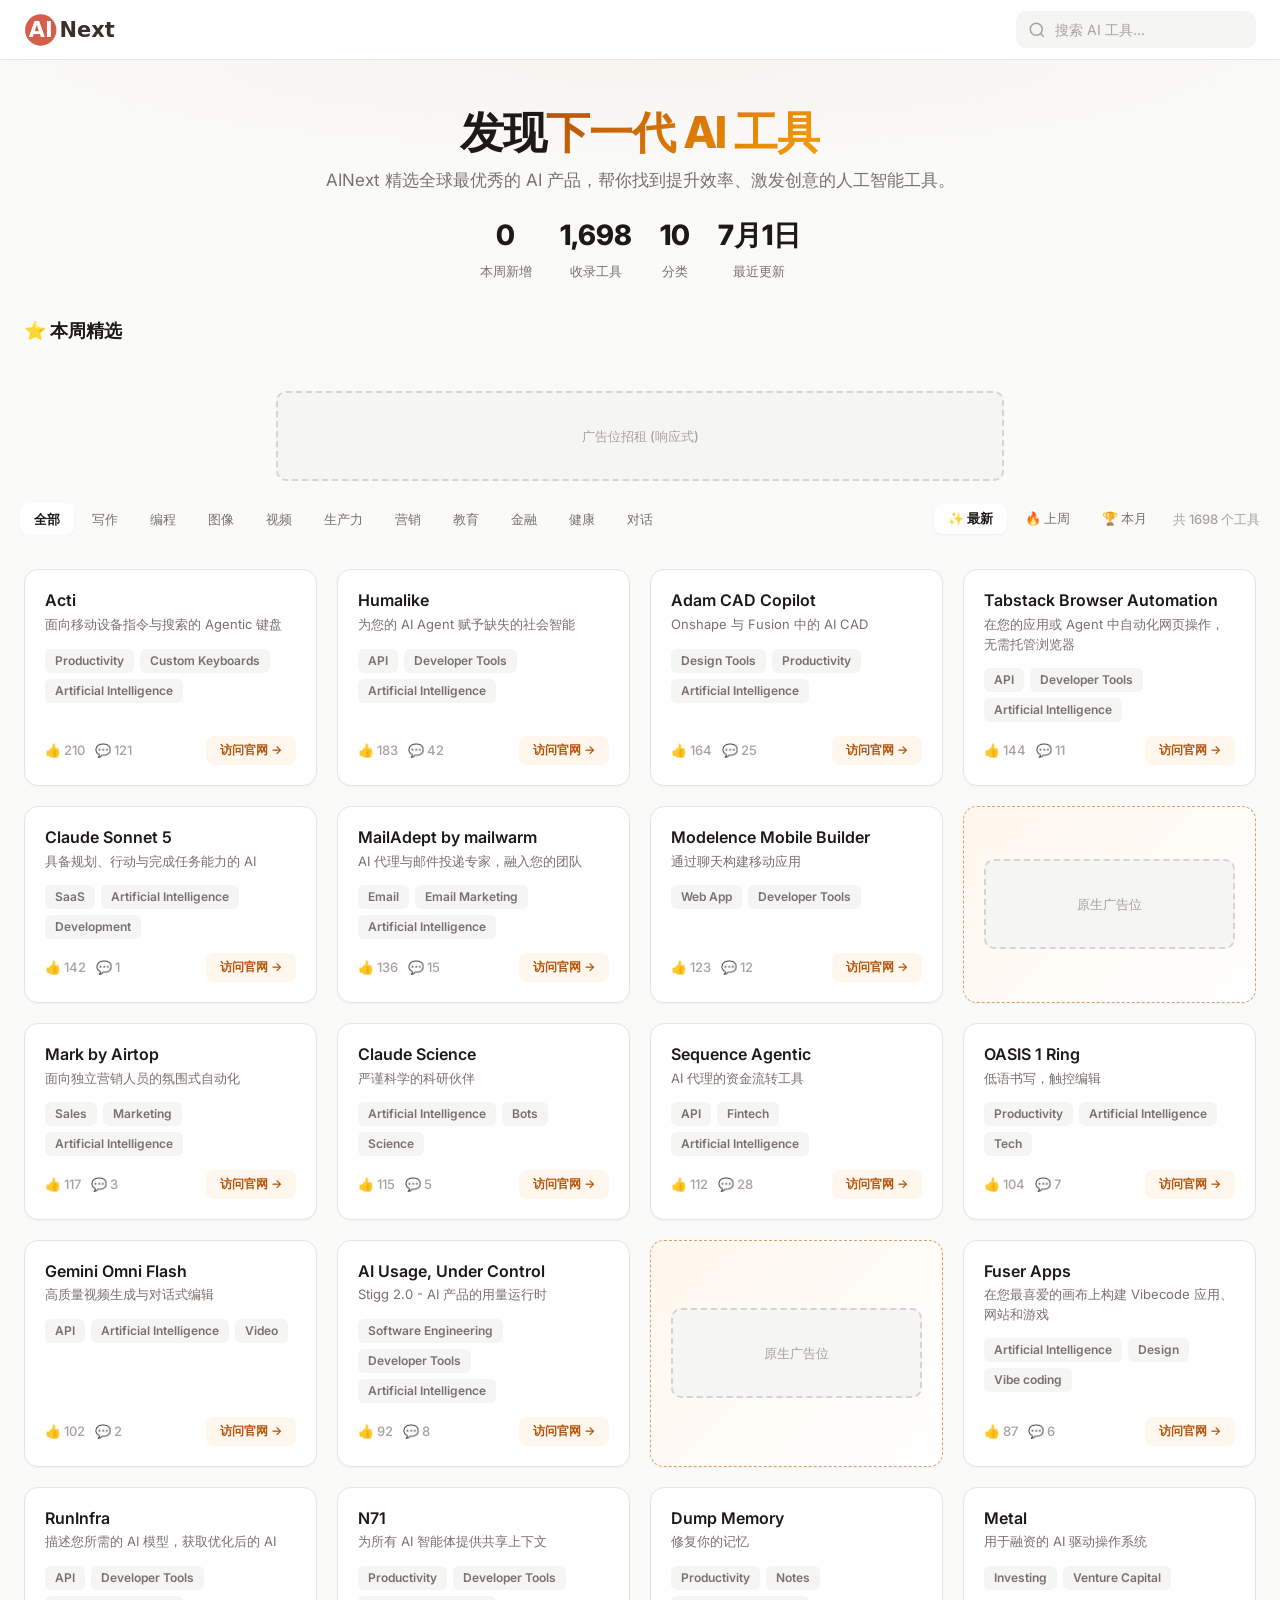
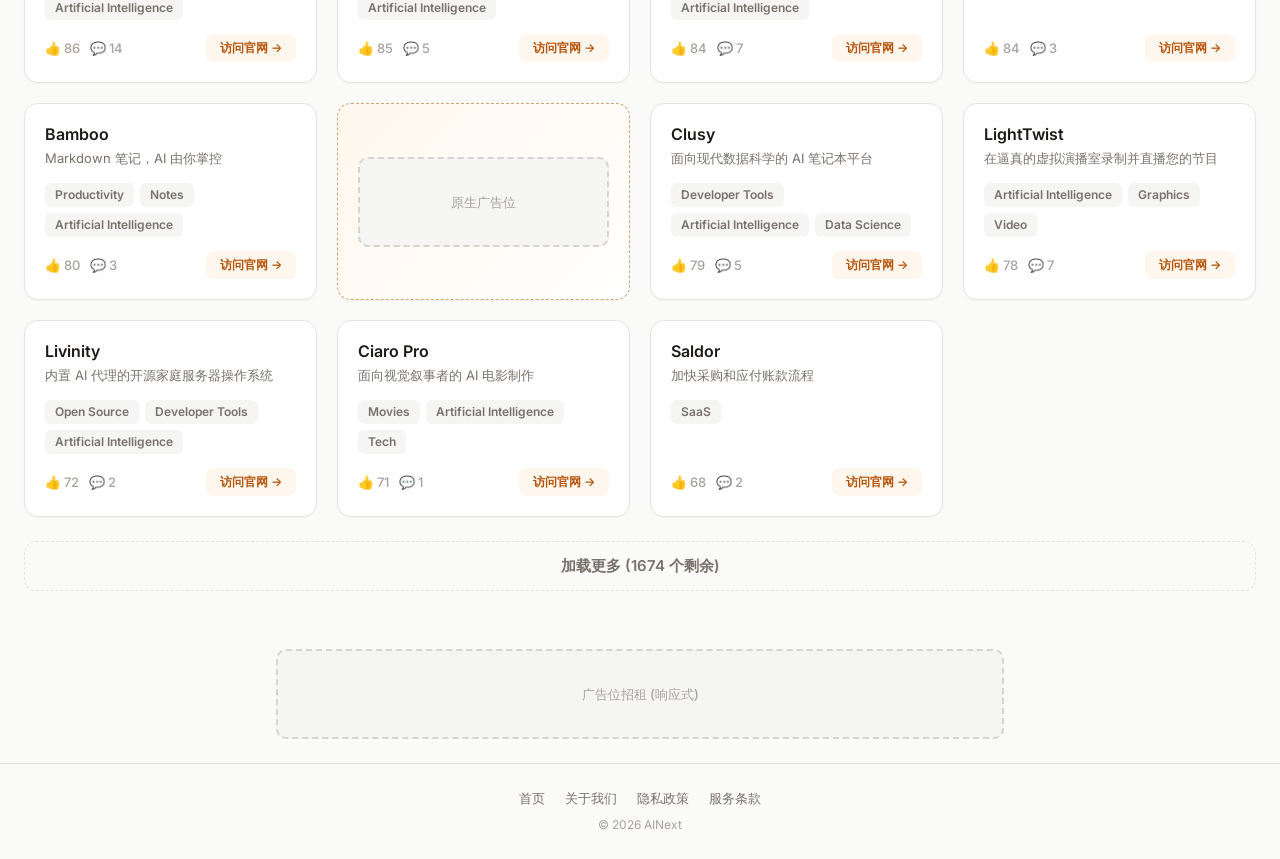
==== index.html @ edf3f21c "Fix: restore auto-scroll to search results after refactor" ====
<!DOCTYPE html>
<html lang="zh-CN">
<head>
<meta charset="UTF-8">
<meta name="viewport" content="width=device-width, initial-scale=1.0">
<title>AINext — 每日更新 Product Hunt 精选 AI 工具 | AI工具导航</title>
<meta name="description" content="AINext 精选全球 AI 工具，基于 Product Hunt 数据每日更新。发现 ChatGPT、Midjourney 等热门 AI 产品。">
<meta name="robots" content="index,follow">
<link rel="preconnect" href="https://fonts.gstatic.com" crossorigin>
<link href="https://fonts.googleapis.com/css2?family=Inter:wght@400;500;600;700;800&display=swap" rel="stylesheet" media="print" onload="this.media='all'">
<link rel="stylesheet" href="common.css">
<link rel="icon" type="image/svg+xml" href="ainext-icon.svg">
<link rel="apple-touch-icon" href="ainext-icon.svg">
<link rel="canonical" href="https://www.ainext.com/">
<meta property="og:title" itemprop="name" content="AINext — 每日更新 Product Hunt 精选 AI 工具">
<meta property="og:description" itemprop="description" content="发现最好的 AI 工具 — 每日更新 Product Hunt 精选">
<meta property="og:image" itemprop="image" content="https://www.ainext.com/og-image.png">
<meta property="og:image:width" content="1200">
<meta property="og:image:height" content="630">
<meta property="og:url" content="https://www.ainext.com/">
<meta property="og:type" content="website">
<meta name="twitter:card" content="summary_large_image">
<meta name="twitter:title" content="AINext — 每日更新 Product Hunt 精选 AI 工具">
<meta name="twitter:description" content="发现最好的 AI 工具 — 每日更新 Product Hunt 精选">
<meta name="twitter:image" content="https://www.ainext.com/og-image.png">
<script type="application/ld+json">{"@context":"https://schema.org","@type":"WebSite","name":"AINext","url":"https://www.ainext.com"}</script>
<style>
:root {
  --section-lg: 96px; --container-max: 1280px;
}
/* ── Search ── */
.header-right{display:flex;align-items:center;gap:12px}
.search-wrap{position:relative}
.search-wrap svg{position:absolute;left:12px;top:50%;transform:translateY(-50%);width:18px;height:18px;color:var(--gray-400);pointer-events:none}

/* ── Hero ── */
.hero{padding:48px 0 36px;text-align:center;background:radial-gradient(ellipse 80% 60% at 50% 0%,rgba(180,83,9,.04) 0%,transparent 70%)}
.hero-dot{width:6px;height:6px;border-radius:50%;background:var(--color-primary);animation:pulse 2s infinite}
@keyframes pulse{0%,100%{opacity:1}50%{opacity:.4}}
.hero h1{font-size:44px;font-weight:800;line-height:1.1;letter-spacing:-0.02em;color:var(--gray-900);max-width:700px;margin:0 auto 12px}
.hero h1 span{background:linear-gradient(135deg,var(--color-primary),#D97706,#F59E0B);-webkit-background-clip:text;-webkit-text-fill-color:transparent;background-clip:text}
.hero p{font-size:17px;color:var(--gray-500);max-width:700px;margin:0 auto 20px;line-height:1.5;white-space:nowrap}
.hero-stats{display:flex;gap:28px;justify-content:center;margin-top:0;padding-top:0;border-top:none}
.hero-stat{text-align:center}.hero-stat-num{font-size:28px;font-weight:800;color:var(--gray-900)}.hero-stat-label{font-size:13px;color:var(--gray-500);margin-top:4px}

/* ── Category Strip (compact pills) ── */
/* removed — categories now in toolbar */

/* ── Featured Section ── */
.section-head{display:flex;align-items:center;justify-content:space-between;margin-bottom:14px}
.section-head h2{font-size:18px;font-weight:700;color:var(--gray-900)}
.feat-section{padding:0 0 32px}
.feat-grid{display:grid;grid-template-columns:repeat(4,1fr);gap:14px}
.feat-card{background:#fff;border:1.5px solid var(--color-border);border-radius:14px;padding:18px;box-shadow:var(--shadow-xs);transition:all .2s;display:flex;flex-direction:column;gap:10px;position:relative;overflow:hidden}
.feat-card:hover{border-color:var(--gray-300);box-shadow:var(--shadow-md);transform:translateY(-2px)}
.feat-card::before{content:'';position:absolute;top:0;left:0;right:0;height:3px;background:linear-gradient(90deg,var(--color-primary),#D97706)}
.feat-rank{font-size:22px;font-weight:800;color:var(--color-accent)}
.feat-header{display:flex;align-items:center;gap:10px}
.feat-img{width:44px;height:44px;border-radius:10px;object-fit:cover;background:var(--gray-100);flex-shrink:0}
.feat-info{flex:1;min-width:0}
.feat-name{font-size:15px;font-weight:600;color:var(--gray-900);white-space:nowrap;overflow:hidden;text-overflow:ellipsis}
.feat-tagline{font-size:12px;color:var(--gray-500);line-height:1.4;display:-webkit-box;-webkit-line-clamp:2;-webkit-box-orient:vertical;overflow:hidden}
.feat-footer{display:flex;align-items:center;justify-content:space-between;margin-top:auto}
.feat-stats{display:flex;gap:10px;font-size:12px;color:var(--gray-400)}
.feat-visit{font-size:12px;font-weight:600;color:var(--color-primary);transition:color .15s}
.feat-visit:hover{color:var(--color-primary-hover)}

/* ── Ad ── */


/* Native ad card — blends into tool grid */
.tool-card-ad{background:linear-gradient(135deg,#FFF7ED,#fff);border:1px dashed #D4A373;border-radius:14px;padding:var(--space-5);display:flex;flex-direction:column;align-items:center;justify-content:center;gap:10px;text-align:center;cursor:pointer;transition:all .2s;min-height:180px}
.tool-card-ad:hover{border-color:var(--color-primary);box-shadow:0 2px 12px rgba(180,83,9,.1)}
.ad-label{font-size:11px;font-weight:500;color:var(--gray-400);letter-spacing:.04em;text-transform:uppercase}

/* ── Toolbar ── */
.toolbar{background:var(--gray-50);border-radius:12px;padding:10px 20px;margin-bottom:24px}
.toolbar-inner{display:flex;align-items:center;gap:20px;flex-wrap:nowrap}
.cat-scroll{overflow-x:auto;overflow-y:hidden;overscroll-behavior-x:contain;touch-action:pan-x;-webkit-overflow-scrolling:touch;scrollbar-width:none;-ms-overflow-style:none;flex:1;min-width:0}
.cat-scroll::-webkit-scrollbar{display:none}
.cat-row{display:flex;gap:4px;flex-wrap:nowrap}
.cat-link{padding:6px 14px;border-radius:8px;font-size:13px;font-weight:500;color:var(--gray-500);text-decoration:none;transition:all .2s;white-space:nowrap;flex-shrink:0}
.cat-link:hover{color:var(--gray-900);background:var(--gray-200)}
.cat-link.active{background:#fff;color:var(--gray-900);font-weight:600;box-shadow:0 1px 2px rgba(0,0,0,.06)}
.tabs{display:flex;gap:4px;flex-shrink:0}
.tab{padding:6px 14px;border-radius:8px;font-size:13px;font-weight:500;color:var(--gray-500);transition:all .15s;white-space:nowrap;background:none;border:none;cursor:pointer;font-family:inherit}
.tab:hover{color:var(--gray-900);background:var(--gray-200)}
.tab.active{color:var(--gray-900);background:#fff;font-weight:600;box-shadow:0 1px 2px rgba(0,0,0,.06)}
.tool-count{font-size:13px;color:var(--gray-400);font-weight:500;white-space:nowrap;flex-shrink:0}
.toolbar-right{display:flex;align-items:center;gap:12px;flex-shrink:0}
@media(max-width:768px){.toolbar-inner{flex-wrap:wrap;gap:12px}.cat-scroll{width:100%}.toolbar-right{width:100%;justify-content:flex-end}.cat-row{-webkit-overflow-scrolling:touch}}
@media(max-width:640px){.toolbar-inner{flex-direction:column;align-items:stretch}.cat-scroll{width:100%}.toolbar-right{width:100%;justify-content:space-between}.tool-count{text-align:center}}

/* ── Card Grid ── */
.tool-grid{display:grid;grid-template-columns:repeat(4,1fr);gap:var(--space-5)}
/* Card styles → common.css */

/* ── Responsive ── */
@media(max-width:1024px){.tool-grid{grid-template-columns:repeat(3,1fr)}.feat-grid{grid-template-columns:repeat(3,1fr)}.hero h1{font-size:40px}}
@media(max-width:768px){.tool-grid{grid-template-columns:repeat(2,1fr)}.feat-grid{grid-template-columns:repeat(2,1fr)}.hero h1{font-size:34px}.hero p{white-space:normal}.hero{padding:40px 0 32px}.hero-stats{gap:20px}.hero-stat-num{font-size:22px}}
@media(max-width:640px){.tool-grid{grid-template-columns:1fr}.feat-grid{grid-template-columns:1fr}.hero h1{font-size:26px}.hero p{font-size:15px;white-space:normal}.hero{padding:32px 0 24px}.hero-stats{flex-wrap:wrap;gap:16px}.hero-stat-num{font-size:20px}.tab{padding:8px 14px;font-size:13px}.tool-card{padding:16px;gap:10px}}
</style>
<script src="components.js"></script>
<script src="ga.js"></script>
</head>
<body>

<script>document.write(headerHTML('','','搜索 AI 工具...'))</script>

<section class="hero">
  <div class="container">
    <h1>发现<span>下一代 AI 工具</span></h1>
    <p>AINext 精选全球最优秀的 AI 产品，帮你找到提升效率、激发创意的人工智能工具。</p>
    <div class="hero-stats" id="heroStats">
      <div class="hero-stat"><div class="hero-stat-num">—</div><div class="hero-stat-label">本周新增</div></div>
      <div class="hero-stat"><div class="hero-stat-num">—</div><div class="hero-stat-label">收录工具</div></div>
      <div class="hero-stat"><div class="hero-stat-num">—</div><div class="hero-stat-label">分类</div></div>
      <div class="hero-stat"><div class="hero-stat-num">—</div><div class="hero-stat-label">最近更新</div></div>
    </div>
  </div>
</section>

<!-- Featured -->
<section class="feat-section">
  <div class="container">
    <div class="section-head"><h2>⭐ 本周精选</h2></div>
    <div class="feat-grid" id="featGrid"></div>
  </div>
</section>

<!-- Ad slot 1 -->
<div class="ad-slot ad-slot-index-top"><div class="ad-placeholder">广告位招租 (响应式)</div></div>

<!-- Toolbar: categories + sort -->
<div class="container toolbar">
  <div class="toolbar-inner">
    <div class="cat-scroll"><div class="cat-row" id="catRow"></div></div>
    <div class="toolbar-right">
      <div class="tabs" id="tabs">
        <button class="tab active" data-tab="latest">✨ 最新</button>
        <button class="tab" data-tab="weekly">🔥 上周</button>
        <button class="tab" data-tab="monthly">🏆 本月</button>
      </div>
      <span class="tool-count" id="toolCount">共 — 个工具</span>
    </div>
  </div>
</div>

<!-- Tool Grid -->
<div class="container" style="padding-bottom:26px"><div class="tool-grid" id="toolGrid"><div class="empty-state"><p style="font-size:14px;color:var(--gray-400)">加载工具数据...</p></div></div></div>

<!-- Ad slot 2 -->
<div class="ad-slot ad-slot-index-mid"><div class="ad-placeholder">广告位招租 (响应式)</div></div>
<script>document.write(footerHTML())</script>

<script>
let allTools=[],allCats=[],curTab='latest',curSearch='';
let pageSize=24,currentPage=0,filteredList=[],nextAdAt=0;

async function load(){
  try{
    const [tr,cr]=await Promise.all([fetch('tools-slim.json'),fetch('categories.json')]);
    allTools=await tr.json();allCats=(await cr.json()).categories;init();
  }catch(e){document.getElementById('toolGrid').innerHTML='<div class="empty-state"><div class="empty-state-icon">⚠️</div><h3>数据加载失败</h3><p>请确认 tools.json 和 categories.json 存在</p></div>'}
}

function init(){
  if(!allTools.length){document.getElementById('toolGrid').innerHTML='<div class="empty-state"><div class="empty-state-icon">📭</div><h3>暂无工具数据</h3><p>请检查 tools.json 文件</p></div>';return}
  const total=allTools.length;const latest=allTools.reduce((a,b)=>new Date(b.createdAt)>new Date(a.createdAt)?b:a);
  const d=latest?new Date(latest.createdAt).toLocaleDateString('zh-CN',{month:'short',day:'numeric'}):'—';
  const d7=new Date();d7.setDate(d7.getDate()-7);const weekNew=allTools.filter(t=>new Date(t.createdAt)>=d7).length;
  document.getElementById('heroStats').innerHTML=`<div class="hero-stat"><div class="hero-stat-num">${weekNew}</div><div class="hero-stat-label">本周新增</div></div><div class="hero-stat"><div class="hero-stat-num">${total.toLocaleString()}</div><div class="hero-stat-label">收录工具</div></div><div class="hero-stat"><div class="hero-stat-num">${allCats.length}</div><div class="hero-stat-label">分类</div></div><div class="hero-stat"><div class="hero-stat-num">${d}</div><div class="hero-stat-label">最近更新</div></div>`;
  renderCats();renderFeat();renderGrid();
}

function renderCats(){
  document.getElementById('catRow').innerHTML='<a href="index.html" class="cat-link active">全部</a>'+allCats.map(function(c){return '<a href="category/'+c.id+'.html" class="cat-link">'+c.name.replace(/ AI$/,'')+'</a>';}).join('');
}

function renderFeat(){
  let pool=[...allTools];
  const d7=new Date();d7.setDate(d7.getDate()-7);
  pool=pool.filter(t=>new Date(t.createdAt)>=d7);
  document.getElementById('featGrid').innerHTML=pool.sort((a,b)=>b.votesCount-a.votesCount).slice(0,8).map((t,i)=>`<div class="feat-card" onclick="window.location.href='tools/${t.slug}-${t.id}.html'" tabindex="0" onkeydown="if(event.key==='Enter')window.location.href='tools/${t.slug}-${t.id}.html'" style="cursor:pointer"><div class="feat-rank">#${i+1}</div><div class="feat-header"><img src="${t.thumbnail}" alt="${t.name}" class="feat-img" loading="lazy" onerror="this.style.display='none'"><div class="feat-info"><div class="feat-name">${t.name}</div><div class="feat-tagline">${t.tagline_zh||t.tagline}</div></div></div><div class="feat-footer"><div class="feat-stats"><span>👍 ${t.votesCount.toLocaleString()}</span><span>💬 ${t.commentsCount}</span></div><a href="${t.website||'#'}" target="_blank" rel="noopener" class="feat-visit" onclick="event.stopPropagation()">访问 →</a></div></div>`).join('');
}

function renderGrid(){
  currentPage=0;
  nextAdAt=5+Math.floor(Math.random()*5);
  let list=[...allTools];
  if(curSearch){const q=curSearch.toLowerCase();list=list.filter(t=>t.name.toLowerCase().includes(q)||t.tagline.toLowerCase().includes(q)||(t.description||'').toLowerCase().includes(q))}
  if(curTab==='weekly'){const d7=new Date();d7.setDate(d7.getDate()-7);const d14=new Date();d14.setDate(d14.getDate()-14);list=list.filter(t=>{const d=new Date(t.createdAt);return d>=d14&&d<d7})}
  if(curTab==='monthly'){const ms=new Date(new Date().getFullYear(),new Date().getMonth(),1);list=list.filter(t=>new Date(t.createdAt)>=ms)}
  list.sort((a,b)=>curTab==='latest'?new Date(b.createdAt)-new Date(a.createdAt):b.votesCount-a.votesCount);
  filteredList=list;
  document.getElementById('toolCount').textContent=`共 ${list.length} 个工具`;
  if(!list.length){document.getElementById('toolGrid').innerHTML='<div class="empty-state"><div class="empty-state-icon">🔍</div><h3>没有找到相关工具</h3><p>试试其他关键词或分类</p></div>';return}
  // AMC config for shared appendMore
  window.AMC={gridId:'toolGrid',pageSize:24,adInterval:5,adRandom:5};
  window.filteredList=filteredList;
  window.currentPage=currentPage;
  window.nextAdAt=nextAdAt;
  appendMore();
  currentPage=window.currentPage; nextAdAt=window.nextAdAt;
  if(curSearch){const tb=document.querySelector('.toolbar');tb&&tb.scrollIntoView({behavior:'smooth',block:'start'})}
}

document.getElementById('tabs').addEventListener('click',e=>{const tab=e.target.closest('.tab');if(!tab)return;document.querySelectorAll('.tab').forEach(t=>t.classList.remove('active'));tab.classList.add('active');curTab=tab.dataset.tab;renderGrid()});
let st;document.getElementById('searchInput').addEventListener('input',()=>{curSearch=document.getElementById('searchInput').value;clearTimeout(st);st=setTimeout(renderGrid,200)});
load();
</script>
<script src="ad.js"></script>
</body>
</html>
---- common.css ----
/* ==========================================
   AINext — Common Stylesheet
   Shared by: index / detail / about / privacy
   ========================================== */

/* ── Design Tokens ── */
:root {
  --color-primary: #B45309; --color-primary-hover: #92400E; --color-primary-light: #FFF7ED; --color-primary-dark: #78350F;
  --color-accent: #DC2626; --color-accent-light: #FEF2F2; --color-accent-dark: #B91C1C;
  --gray-50: #FAFAF9; --gray-100: #F5F5F4; --gray-200: #E7E5E4; --gray-300: #D6D3D1;
  --gray-400: #A8A29E; --gray-500: #78716C; --gray-600: #57534E; --gray-700: #44403C; --gray-900: #1C1917;
  --color-surface: #FFFFFF; --color-border: #E7E5E4; --color-border-light: #F5F5F4;
  --space-4: 16px; --space-5: 20px; --space-6: 24px; --space-8: 32px; --space-10: 40px; --space-12: 48px; --space-16: 64px;
  --color-success: #15803D; --color-success-light: #F0FDF4;
  --shadow-xs: 0 1px 2px rgba(0,0,0,.04); --shadow-sm: 0 1px 3px rgba(0,0,0,.04),0 1px 2px rgba(0,0,0,.06);
  --shadow-md: 0 4px 6px -1px rgba(0,0,0,.06),0 2px 4px -2px rgba(0,0,0,.04);
  --radius-card: 12px; --radius-btn: 8px; --radius-sm: 8px; --radius-md: 12px; --radius-lg: 16px;
  font-family:'Inter','PingFang SC','Microsoft YaHei',sans-serif;
  -webkit-font-smoothing:antialiased;
}

/* ── Reset ── */
*,*::before,*::after{box-sizing:border-box;margin:0;padding:0}
body{background:var(--gray-50);color:var(--gray-700);line-height:1.55}
a{color:inherit;text-decoration:none}
button{font-family:inherit;cursor:pointer;border:none;background:0}
img{max-width:100%;display:block}
input{font-family:inherit}

/* ── Layout ── */
.container{max-width:1280px;margin:0 auto;padding:0 24px}

/* ── Header ── */
.header{position:sticky;top:0;z-index:100;background:rgba(255,255,255,.92);backdrop-filter:blur(12px);-webkit-backdrop-filter:blur(12px);border-bottom:1px solid var(--color-border);height:60px}
.header-inner{display:flex;align-items:center;justify-content:space-between;height:100%;max-width:1280px;margin:0 auto;padding:0 24px}
.header-left{display:flex;align-items:center;gap:16px}
.logo{display:flex;align-items:center}
.logo img{height:28px}
.back-link{display:flex;align-items:center;gap:6px;font-size:14px;font-weight:500;color:var(--gray-500);padding:6px 12px;border-radius:8px;transition:all .15s}
.back-link:hover{color:var(--gray-700);background:var(--gray-100)}

/* ── Footer ── */
.footer{border-top:1px solid var(--color-border);padding:24px 0;text-align:center}
.footer-links{display:flex;justify-content:center;gap:20px;margin-bottom:8px}
.footer-links a{font-size:13px;color:var(--gray-500);transition:color .15s}
.footer-links a:hover{color:var(--color-primary)}
.footer p{font-size:12px;color:var(--gray-400)}

/* ── Ad Slots ── */
.ad-slot{max-width:1200px;margin:0 auto;padding:0 20px;display:flex;align-items:center;justify-content:center;width:100%}
.ad-slot-index-top{padding-bottom:12px}
.ad-slot-index-mid{padding-bottom:24px}
.ad-slot-detail-top{margin:24px 0 32px}
.ad-slot-detail-bottom{margin-bottom:32px}
.ad-placeholder{display:flex;align-items:center;justify-content:center;border:2px dashed var(--gray-300);border-radius:10px;background:var(--gray-100);color:var(--gray-400);font-size:13px;font-weight:500;min-height:90px;width:100%;max-width:728px}
.ad-slot-index-top .ad-placeholder,.ad-slot-index-mid .ad-placeholder{max-width:728px}
.tool-card-ad{display:flex;align-items:center;justify-content:center}
.tool-card-ad .ad-placeholder{width:100%;max-width:none}

/* ── Toolbar & Search ── */
.toolbar{padding:var(--space-6) 0 var(--space-8)}
.toolbar-inner{display:flex;align-items:center;justify-content:space-between;flex-wrap:wrap;gap:var(--space-4)}
.search-wrap{position:relative}
.search-wrap svg{position:absolute;left:12px;top:50%;transform:translateY(-50%);width:18px;height:18px;color:var(--gray-400);pointer-events:none}
.search-input{width:280px;padding:9px 16px 9px 38px;background:var(--gray-100);border:1.5px solid transparent;border-radius:10px;font-size:14px;color:var(--gray-900);outline:none;transition:all .15s;box-sizing:border-box}
.search-input::placeholder{color:var(--gray-400)}
.search-input:focus{background:#fff;border-color:var(--color-primary);box-shadow:0 0 0 3px rgba(180,83,9,.1)}
.search-input-full{width:100%;max-width:480px}

/* ── Header ── */
.header-right{display:flex;align-items:center;gap:12px}
.header-right .search-input{width:240px}
@media(max-width:768px){.header-right .search-input{width:180px}}
@media(max-width:640px){.header-right .search-input{width:140px}}
@media(max-width:1024px){.search-input{width:200px}}
@media(max-width:768px){.search-input{width:160px}}
@media(max-width:640px){.search-input{width:140px}.toolbar-inner{flex-direction:column;align-items:stretch}}

/* ── Tool Card ── */
.tool-card{background:#fff;border:1px solid var(--color-border);border-radius:14px;padding:var(--space-5);box-shadow:var(--shadow-xs);transition:all .2s;display:flex;flex-direction:column;gap:14px}
.tool-card:hover{border-color:var(--gray-300);box-shadow:var(--shadow-sm);transform:translateY(-2px)}
.tool-card-header{display:flex;align-items:flex-start;gap:12px}
.tool-thumb{width:48px;height:48px;border-radius:12px;object-fit:cover;background:var(--gray-100);flex-shrink:0}
.tool-info{flex:1;min-width:0}
.tool-name{font-size:16px;font-weight:600;color:var(--gray-900);line-height:1.3}
.tool-tagline{font-size:13px;color:var(--gray-500);line-height:1.5;display:-webkit-box;-webkit-line-clamp:2;-webkit-box-orient:vertical;overflow:hidden;margin-top:4px}
.tool-topics{display:flex;gap:6px;flex-wrap:wrap}
.topic-tag{padding:3px 10px;border-radius:6px;font-size:12px;font-weight:600;line-height:1.5;background:var(--gray-100);color:var(--gray-500)}
.tool-card-footer{display:flex;align-items:center;justify-content:space-between;margin-top:auto}
.tool-stats{display:flex;align-items:center;gap:10px;font-size:13px;color:var(--gray-400);font-weight:500}
.tool-stats span{display:flex;align-items:center;gap:3px}
.btn-visit{display:inline-flex;align-items:center;gap:4px;padding:5px 14px;border-radius:8px;background:var(--color-primary-light);color:var(--color-primary);font-size:12px;font-weight:600;transition:all .15s;white-space:nowrap}
.btn-visit:hover{background:var(--color-primary);color:#fff}
.load-more{display:block;width:100%;padding:14px;margin-top:var(--space-6);margin-bottom:var(--space-8);border:1.5px dashed var(--color-border);border-radius:12px;background:0;color:var(--gray-500);font-size:15px;font-weight:600;cursor:pointer;transition:all .15s;font-family:inherit}
.load-more:hover{background:var(--gray-100);border-color:var(--gray-300);color:var(--gray-700)}
.load-more:active{transform:scale(.99)}
.empty-state{grid-column:1/-1;text-align:center;padding:80px var(--space-5)}
.empty-state-icon{font-size:48px;margin-bottom:var(--space-4)}
.empty-state h3{font-size:18px;font-weight:600;color:var(--gray-900);margin-bottom:8px}
.empty-state p{font-size:14px;color:var(--gray-500)}
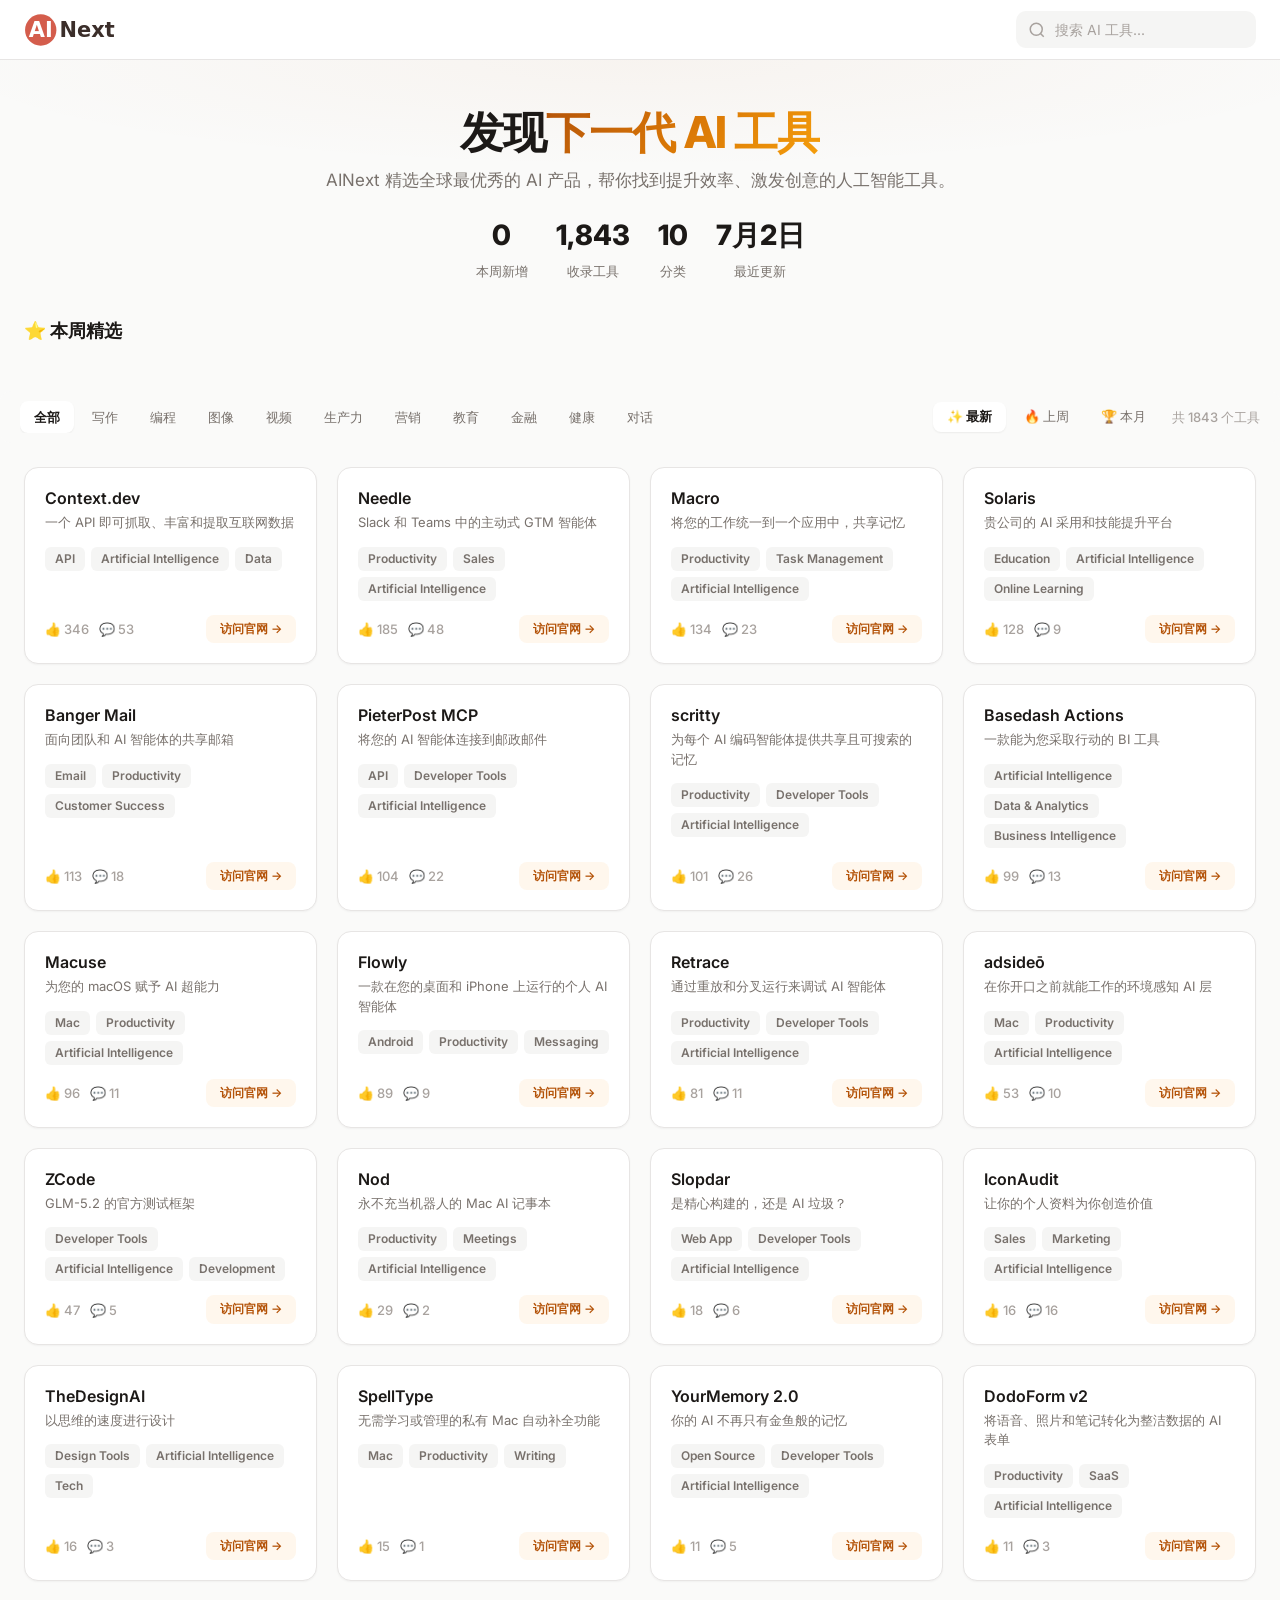
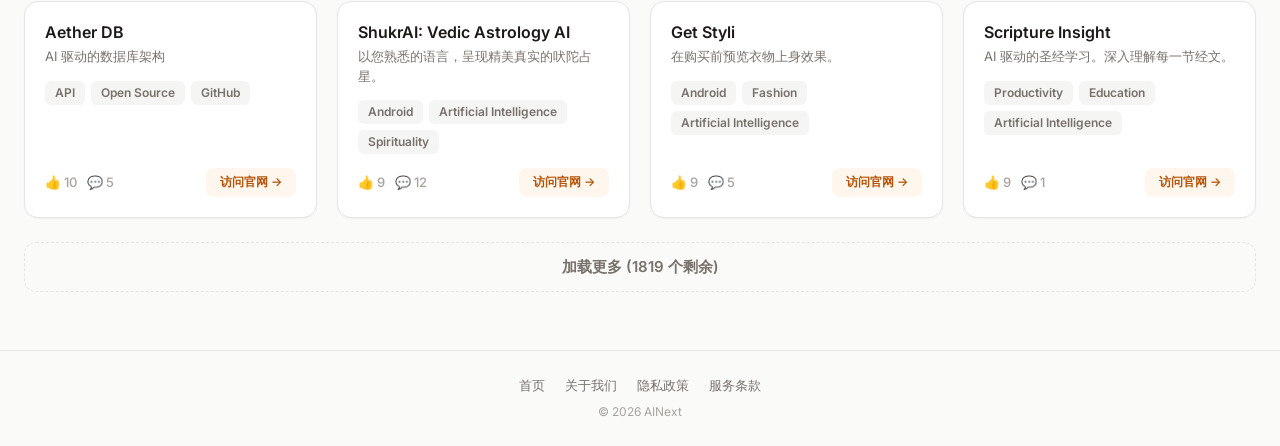
==== commit 6c9474cc: "Improve search: add tagline_zh and topics to filter" ====
--- a/index.html
+++ b/index.html
@@ -188,7 +188,7 @@
   currentPage=0;
   nextAdAt=5+Math.floor(Math.random()*5);
   let list=[...allTools];
-  if(curSearch){const q=curSearch.toLowerCase();list=list.filter(t=>t.name.toLowerCase().includes(q)||t.tagline.toLowerCase().includes(q)||(t.description||'').toLowerCase().includes(q))}
+  if(curSearch){const q=curSearch.toLowerCase();list=list.filter(t=>t.name.toLowerCase().includes(q)||t.tagline.toLowerCase().includes(q)||(t.tagline_zh||'').toLowerCase().includes(q)||(t.topics||[]).some(tp=>tp.name.toLowerCase().includes(q)))}
   if(curTab==='weekly'){const d7=new Date();d7.setDate(d7.getDate()-7);const d14=new Date();d14.setDate(d14.getDate()-14);list=list.filter(t=>{const d=new Date(t.createdAt);return d>=d14&&d<d7})}
   if(curTab==='monthly'){const ms=new Date(new Date().getFullYear(),new Date().getMonth(),1);list=list.filter(t=>new Date(t.createdAt)>=ms)}
   list.sort((a,b)=>curTab==='latest'?new Date(b.createdAt)-new Date(a.createdAt):b.votesCount-a.votesCount);
--- a/common.css
+++ b/common.css
@@ -46,8 +46,9 @@
 .footer-links a:hover{color:var(--color-primary)}
 .footer p{font-size:12px;color:var(--gray-400)}
 
-/* ── Ad Slots ── */
-.ad-slot{max-width:1200px;margin:0 auto;padding:0 20px;display:flex;align-items:center;justify-content:center;width:100%}
+/* ── Ad Slots (hidden pending AdSense approval; remove → below to enable) ── */
+.ad-slot, .tool-card-ad{display:none !important}
+/* .ad-slot{max-width:1200px;margin:0 auto;padding:0 20px;display:flex;align-items:center;justify-content:center;width:100%} */
 .ad-slot-index-top{padding-bottom:12px}
 .ad-slot-index-mid{padding-bottom:24px}
 .ad-slot-detail-top{margin:24px 0 32px}
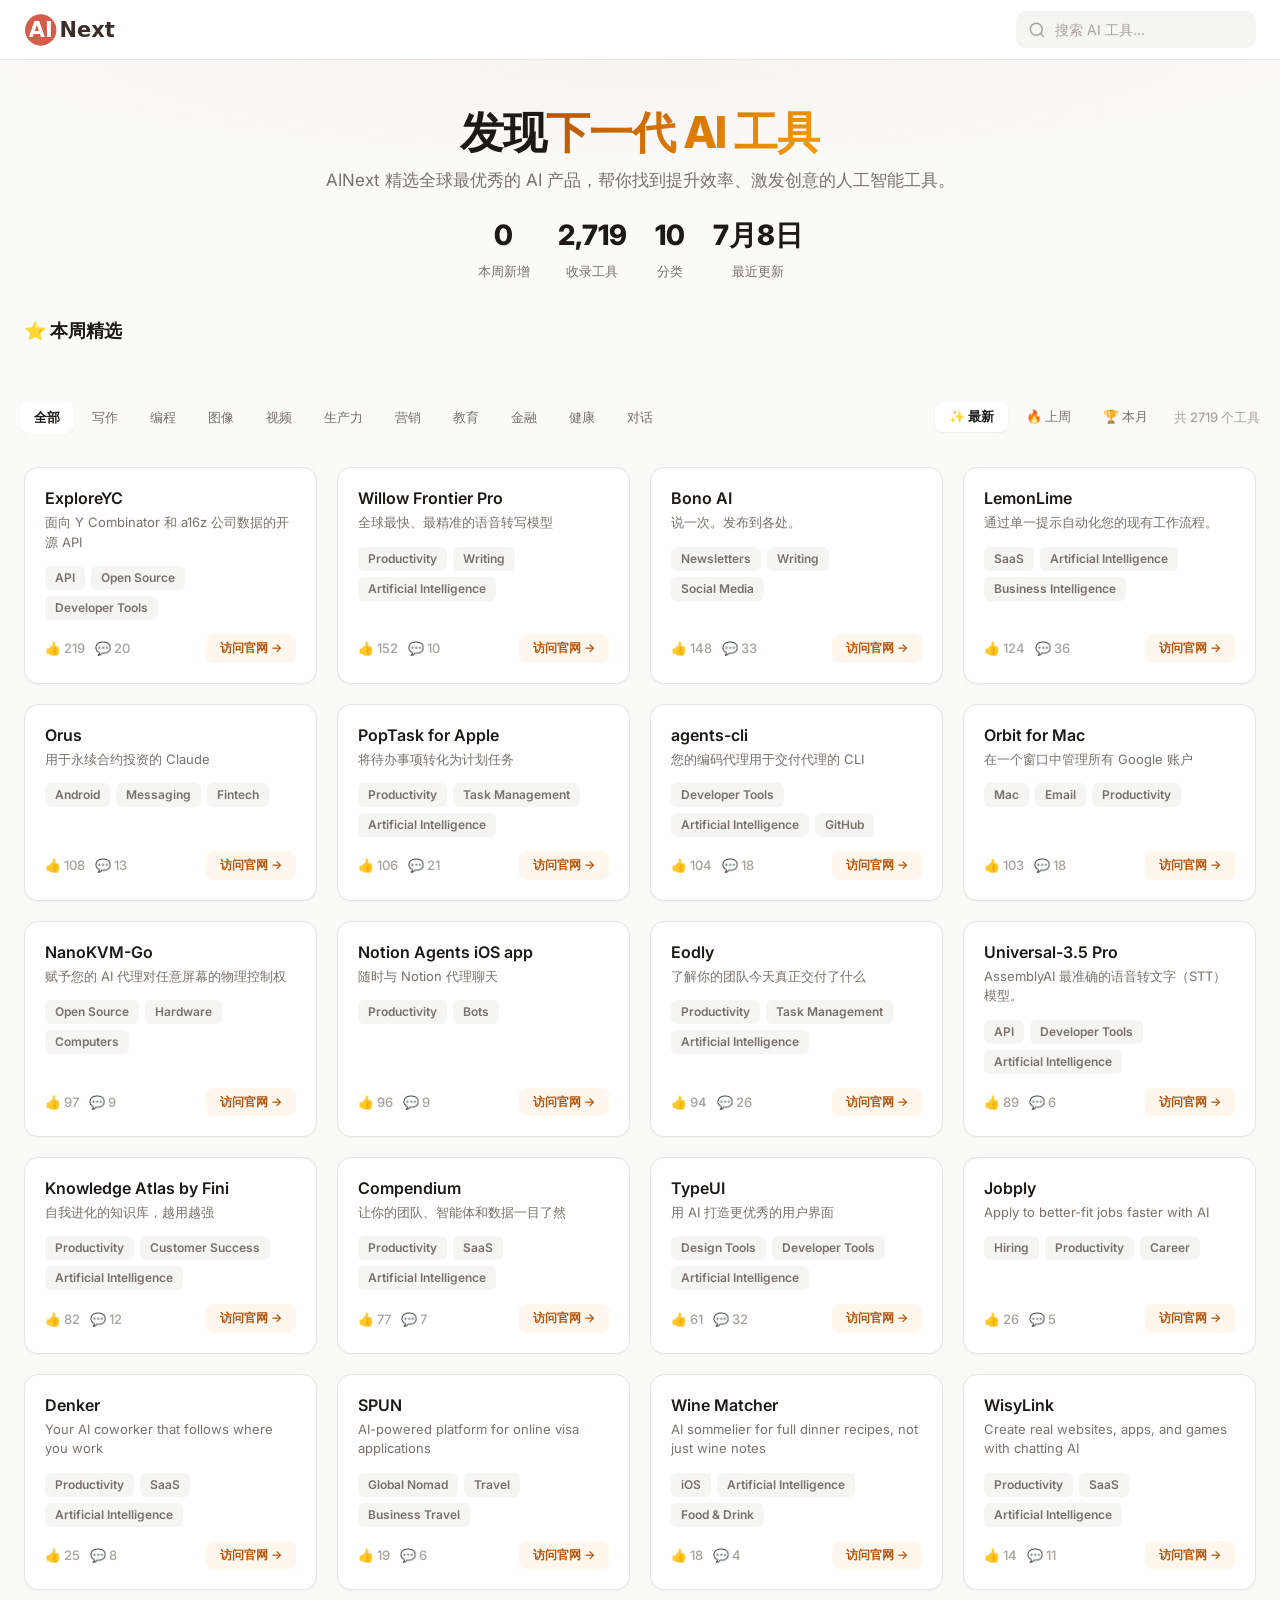
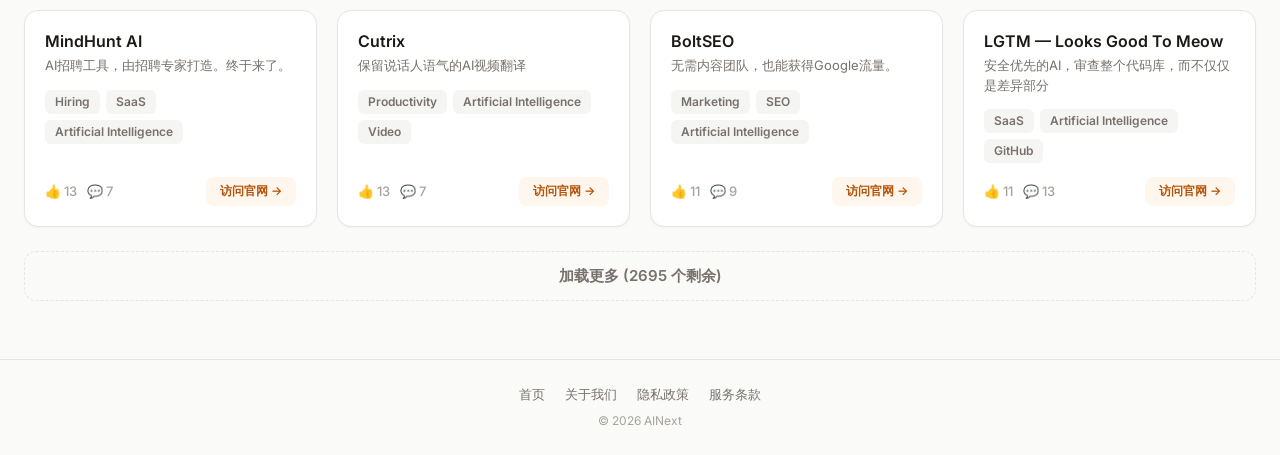
==== commit 13c604ee: "Update homepage meta description and og:description New description: AINext 每日更新全球优质 AI 工具，已收录超千款AI工" ====
--- a/index.html
+++ b/index.html
@@ -4,7 +4,7 @@
 <meta charset="UTF-8">
 <meta name="viewport" content="width=device-width, initial-scale=1.0">
 <title>AINext — 每日更新 Product Hunt 精选 AI 工具 | AI工具导航</title>
-<meta name="description" content="AINext 精选全球 AI 工具，基于 Product Hunt 数据每日更新。发现 ChatGPT、Midjourney 等热门 AI 产品。">
+<meta name="description" content="AINext 每日更新全球优质 AI 工具，已收录超千款AI工具，覆盖 AI写作、图像、视频、编程等分类，帮你第一时间找到提升效率的最佳AI工具。">
 <meta name="robots" content="index,follow">
 <link rel="preconnect" href="https://fonts.gstatic.com" crossorigin>
 <link href="https://fonts.googleapis.com/css2?family=Inter:wght@400;500;600;700;800&display=swap" rel="stylesheet" media="print" onload="this.media='all'">
@@ -13,7 +13,7 @@
 <link rel="apple-touch-icon" href="ainext-icon.svg">
 <link rel="canonical" href="https://www.ainext.com/">
 <meta property="og:title" itemprop="name" content="AINext — 每日更新 Product Hunt 精选 AI 工具">
-<meta property="og:description" itemprop="description" content="发现最好的 AI 工具 — 每日更新 Product Hunt 精选">
+<meta property="og:description" itemprop="description" content="AINext 每日更新全球优质 AI 工具，已收录超千款AI工具，覆盖 AI写作、图像、视频、编程等分类，帮你第一时间找到提升效率的最佳AI工具。">
 <meta property="og:image" itemprop="image" content="https://www.ainext.com/og-image.png">
 <meta property="og:image:width" content="1200">
 <meta property="og:image:height" content="630">
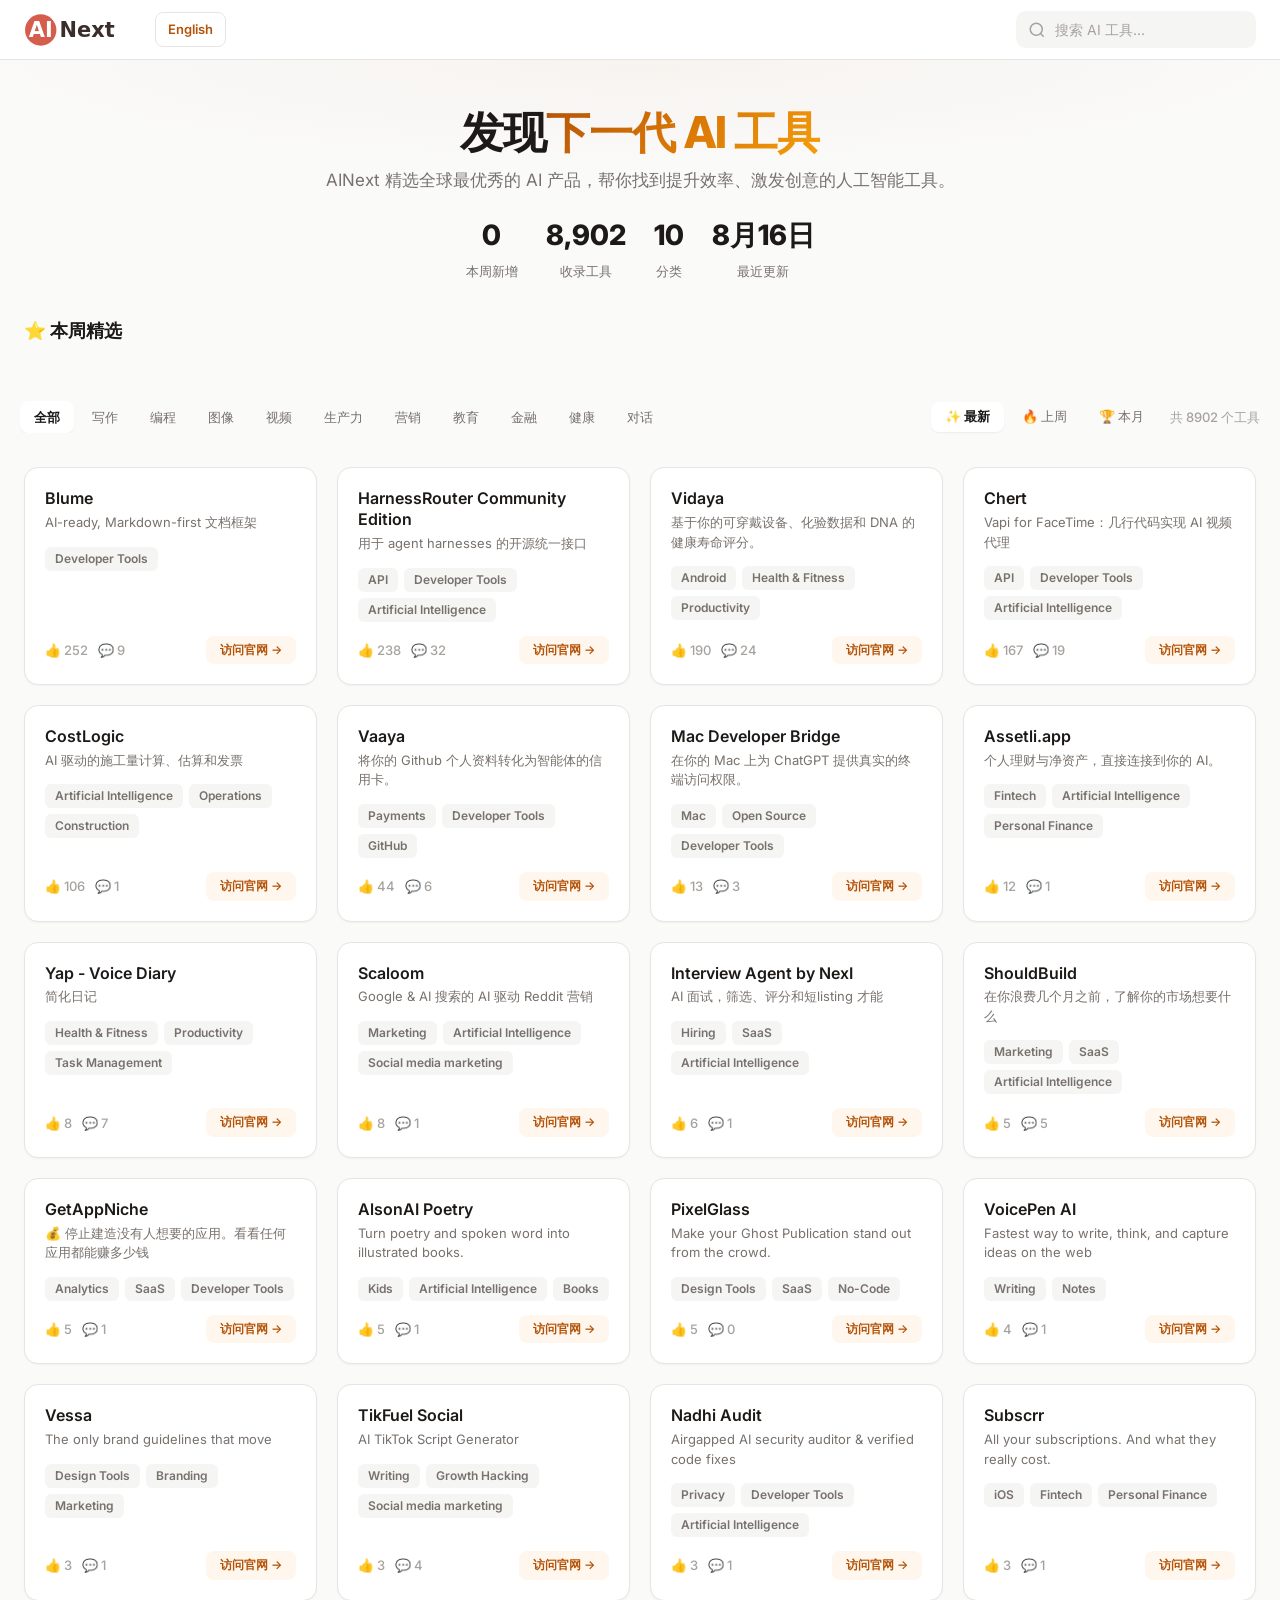
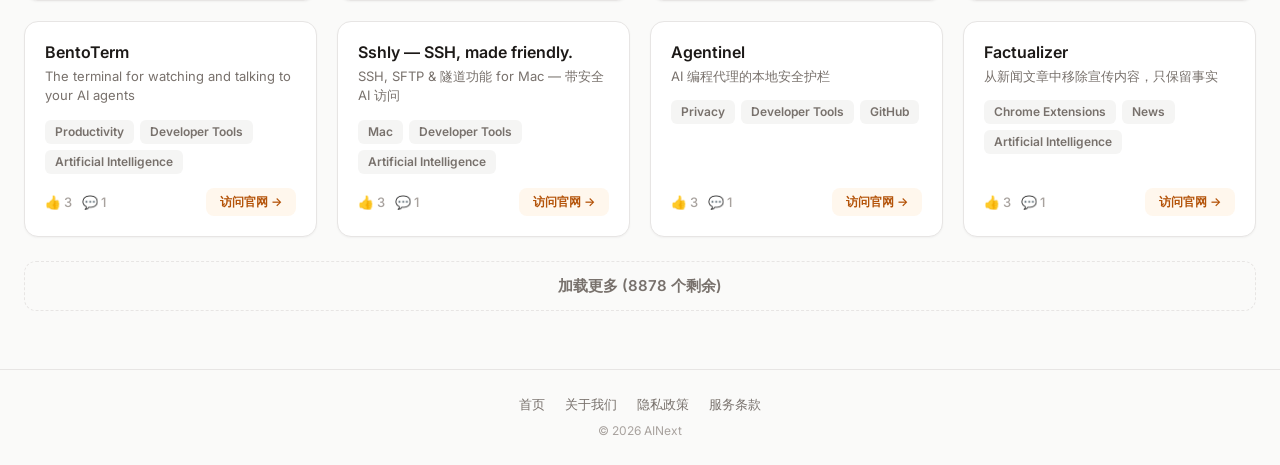
==== commit a9fedf90: "Move lang switch button into header component (all pages), add .lang-switch style" ====
--- a/index.html
+++ b/index.html
@@ -3,8 +3,8 @@
 <head>
 <meta charset="UTF-8">
 <meta name="viewport" content="width=device-width, initial-scale=1.0">
-<title>AINext — 每日更新 Product Hunt 精选 AI 工具 | AI工具导航</title>
-<meta name="description" content="AINext 每日更新全球优质 AI 工具，已收录超千款AI工具，覆盖 AI写作、图像、视频、编程等分类，帮你第一时间找到提升效率的最佳AI工具。">
+<title>AINext, 每日更新全球精选 AI 工具 | AI工具导航</title>
+<meta name="description" content="AINext 每日更新全球精选 AI 工具，已收录超千款AI工具，覆盖 AI写作、图像、视频、编程及AI智能体等分类，帮你第一时间找到提升效率的最佳AI工具。">
 <meta name="robots" content="index,follow">
 <link rel="preconnect" href="https://fonts.gstatic.com" crossorigin>
 <link href="https://fonts.googleapis.com/css2?family=Inter:wght@400;500;600;700;800&display=swap" rel="stylesheet" media="print" onload="this.media='all'">
@@ -12,16 +12,19 @@
 <link rel="icon" type="image/svg+xml" href="ainext-icon.svg">
 <link rel="apple-touch-icon" href="ainext-icon.svg">
 <link rel="canonical" href="https://www.ainext.com/">
-<meta property="og:title" itemprop="name" content="AINext — 每日更新 Product Hunt 精选 AI 工具">
-<meta property="og:description" itemprop="description" content="AINext 每日更新全球优质 AI 工具，已收录超千款AI工具，覆盖 AI写作、图像、视频、编程等分类，帮你第一时间找到提升效率的最佳AI工具。">
+<link rel="alternate" hreflang="zh-CN" href="https://www.ainext.com/">
+<link rel="alternate" hreflang="en" href="https://www.ainext.com/en/">
+<link rel="alternate" hreflang="x-default" href="https://www.ainext.com/en/">
+<meta property="og:title" itemprop="name" content="AINext, 每日更新全球精选 AI 工具 | AI工具导航">
+<meta property="og:description" itemprop="description" content="AINext 每日更新全球精选 AI 工具，已收录超千款AI工具，覆盖 AI写作、图像、视频、编程及AI智能体等分类，帮你第一时间找到提升效率的最佳AI工具。">
 <meta property="og:image" itemprop="image" content="https://www.ainext.com/og-image.png">
 <meta property="og:image:width" content="1200">
 <meta property="og:image:height" content="630">
 <meta property="og:url" content="https://www.ainext.com/">
 <meta property="og:type" content="website">
 <meta name="twitter:card" content="summary_large_image">
-<meta name="twitter:title" content="AINext — 每日更新 Product Hunt 精选 AI 工具">
-<meta name="twitter:description" content="发现最好的 AI 工具 — 每日更新 Product Hunt 精选">
+<meta name="twitter:title" content="AINext, 每日更新全球精选 AI 工具 | AI工具导航">
+<meta name="twitter:description" content="AINext 每日更新全球精选 AI 工具，已收录超千款AI工具，覆盖 AI写作、图像、视频、编程及AI智能体等分类，帮你第一时间找到提升效率的最佳AI工具。">
 <meta name="twitter:image" content="https://www.ainext.com/og-image.png">
 <script type="application/ld+json">{"@context":"https://schema.org","@type":"WebSite","name":"AINext","url":"https://www.ainext.com"}</script>
 <style>
--- a/common.css
+++ b/common.css
@@ -38,6 +38,8 @@
 .logo img{height:28px}
 .back-link{display:flex;align-items:center;gap:6px;font-size:14px;font-weight:500;color:var(--gray-500);padding:6px 12px;border-radius:8px;transition:all .15s}
 .back-link:hover{color:var(--gray-700);background:var(--gray-100)}
+.lang-switch{display:flex;align-items:center;font-size:13px;font-weight:600;color:var(--color-primary);padding:6px 12px;border-radius:8px;border:1px solid var(--color-border);text-decoration:none;white-space:nowrap;transition:all .15s}
+.lang-switch:hover{color:var(--color-primary-dark);background:var(--gray-50);border-color:var(--gray-300)}
 
 /* ── Footer ── */
 .footer{border-top:1px solid var(--color-border);padding:24px 0;text-align:center}
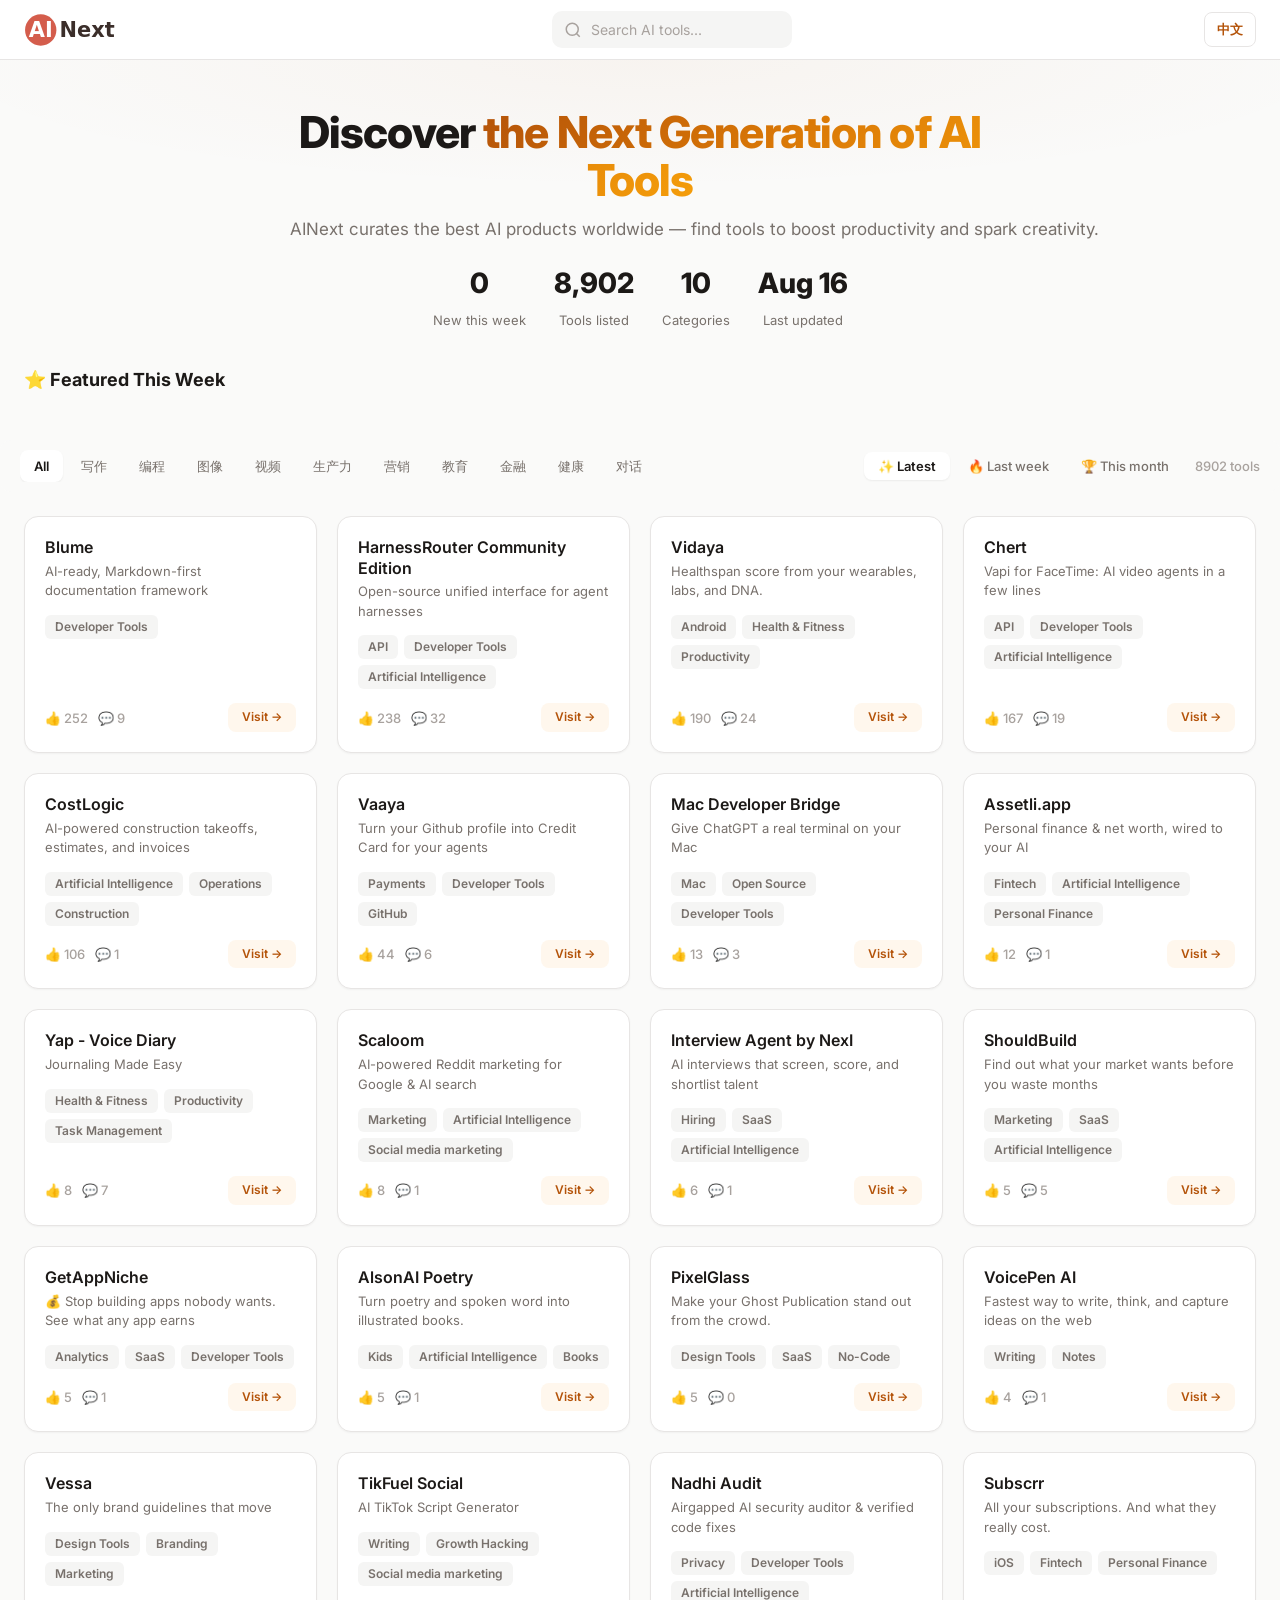
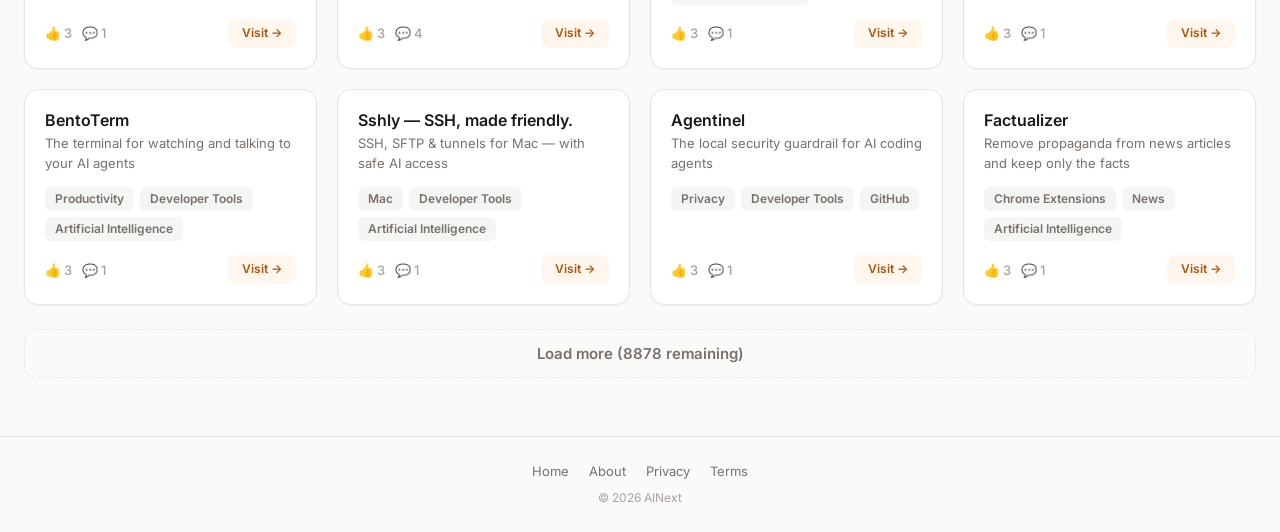
==== commit fed6ea4e: "Bilingual sitemap with hreflang + client-side language auto-redirect - sitemap.xml: 17832 URLs (zh+e" ====
--- a/index.html
+++ b/index.html
@@ -108,6 +108,21 @@
 </head>
 <body>
 
+<script>
+// Auto-redirect English users to /en/ (client-side only, doesn't affect crawlers)
+(function(){
+  try {
+    var done = localStorage.getItem('ainext_lang');
+    if (done === 'en') return;
+    var lang = (navigator.language || navigator.userLanguage || '').toLowerCase();
+    if (lang && lang.indexOf('zh') !== 0 && localStorage.getItem('ainext_lang_choice') !== 'zh') {
+      localStorage.setItem('ainext_lang', 'en');
+      window.location.replace('/en/');
+    }
+  } catch(e) {}
+})();
+</script>
+
 <script>document.write(headerHTML('','','搜索 AI 工具...'))</script>
 
 <section class="hero">
